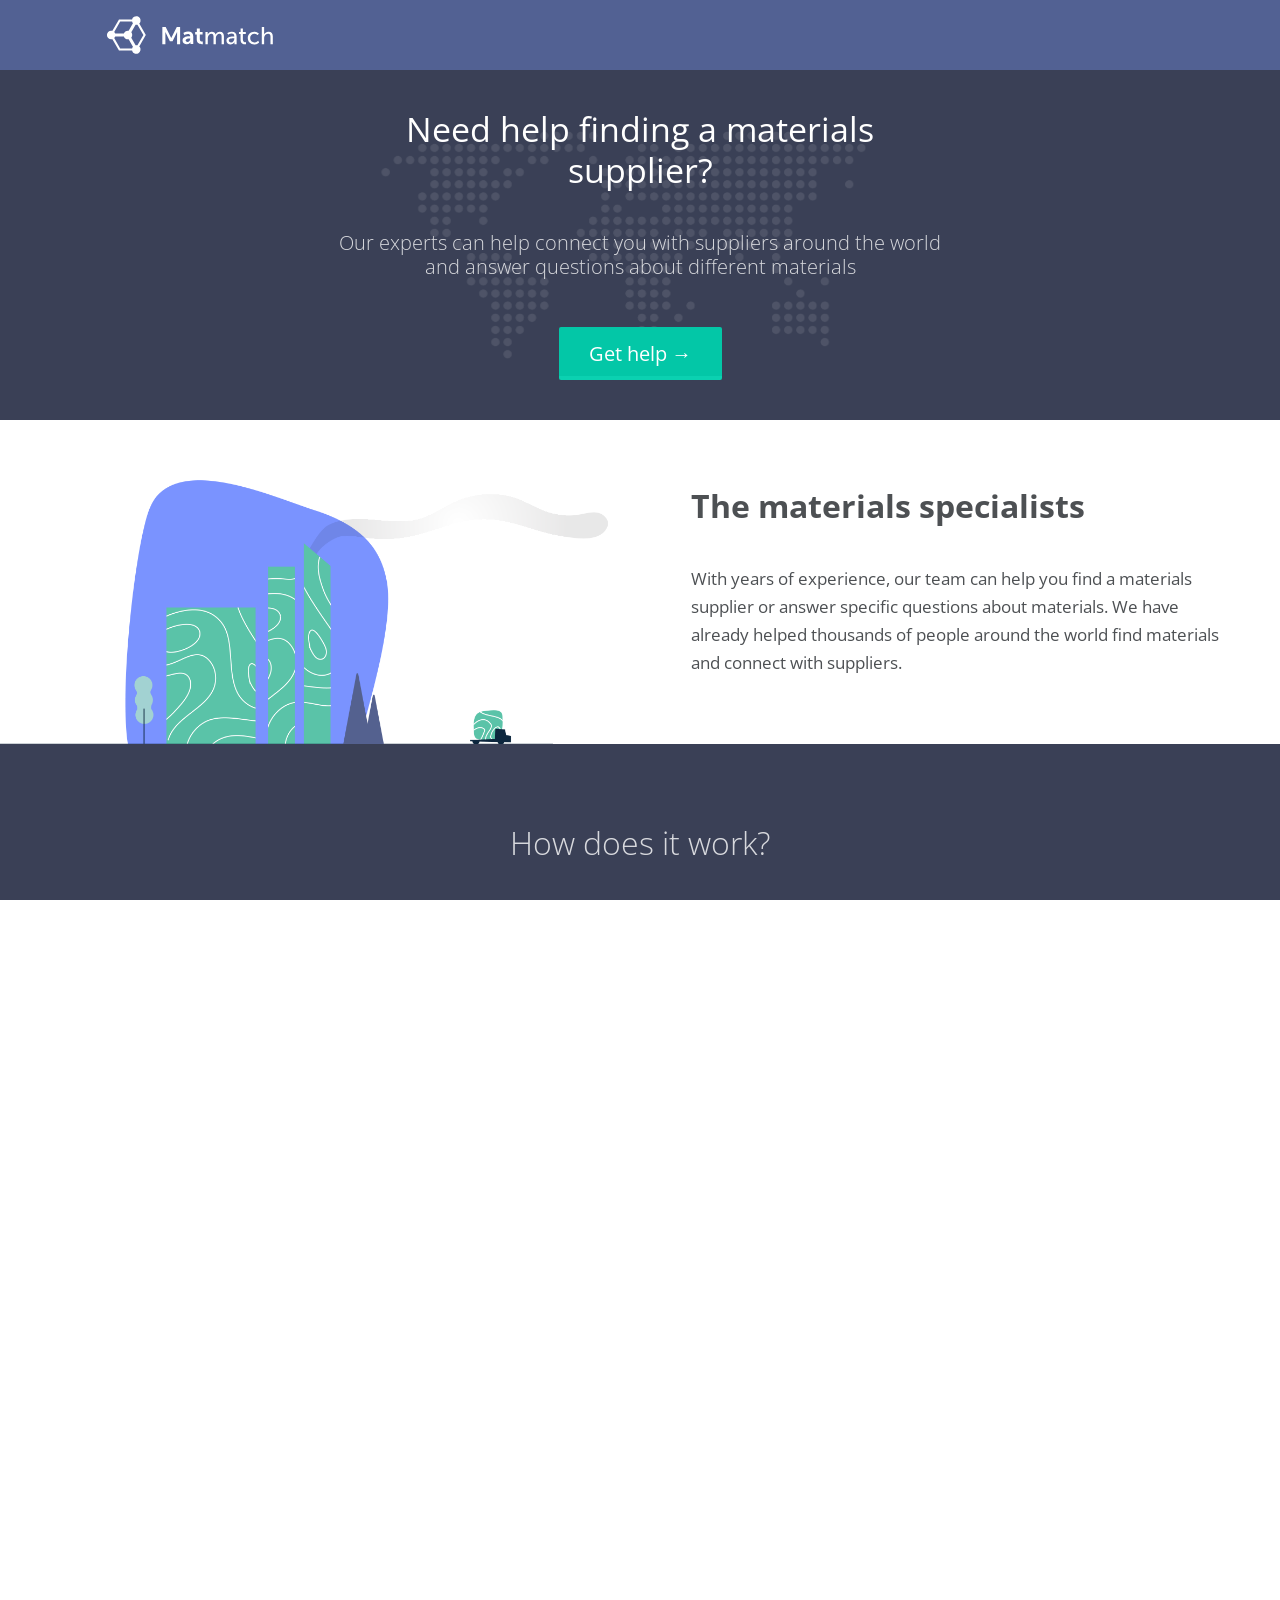
==== paidv2/index.html @ cbeac20a "new version" ====
<!DOCTYPE html>
<html lang="en">

<head>

    <meta charset="utf-8">

    <title>Get Help Finding a Materials Supplier - Matmatch</title>
    <meta name="description" content="">
    <link href="https://fonts.googleapis.com/css?family=Open+Sans:300,400,700" rel="stylesheet">
    <meta name="viewport" content="width=device-width, initial-scale=1, maximum-scale=1">
    <link rel="shortcut icon" href="img/favicon.png" type="image/x-icon">
    <style>
        body {
            opacity: 0;
            overflow-x: hidden;
        }
        
        html {
            background-color: #fff;
        }
    </style>
    <link rel="stylesheet" href="https://cdnjs.cloudflare.com/ajax/libs/OwlCarousel2/2.3.4/assets/owl.carousel.min.css">
    <link rel="stylesheet" href="https://cdnjs.cloudflare.com/ajax/libs/OwlCarousel2/2.3.4/assets/owl.theme.default.min.css">
    <script src="https://code.jquery.com/jquery-3.3.1.slim.min.js" integrity="sha256-3edrmyuQ0w65f8gfBsqowzjJe2iM6n0nKciPUp8y+7E=" crossorigin="anonymous"></script>
    <link href="https://stackpath.bootstrapcdn.com/bootstrap/4.2.1/css/bootstrap.min.css" rel="stylesheet" integrity="sha384-GJzZqFGwb1QTTN6wy59ffF1BuGJpLSa9DkKMp0DgiMDm4iYMj70gZWKYbI706tWS" crossorigin="anonymous">
    <script src="https://stackpath.bootstrapcdn.com/bootstrap/4.2.1/js/bootstrap.min.js" integrity="sha384-B0UglyR+jN6CkvvICOB2joaf5I4l3gm9GU6Hc1og6Ls7i6U/mkkaduKaBhlAXv9k" crossorigin="anonymous"></script>
    <link href="https://maxcdn.bootstrapcdn.com/font-awesome/4.7.0/css/font-awesome.min.css" rel="stylesheet">
    <link rel="stylesheet" href="css/main.min.css">
    <script src="js/scripts.min.js"></script>
    <script src="https://cdnjs.cloudflare.com/ajax/libs/OwlCarousel2/2.3.4/owl.carousel.min.js"></script>
    <script src="libs/selectize/dist/js/standalone/selectize.min.js"></script>
    <script src="js/common.js"></script>

    <meta property="og:image" content="https://matmatch.com/blog/lpassets2/img/supplier.png" />
    <meta property="og:type" content="website" />
    <meta property="og:title" content="Get Help Finding a Materials Supplier  - Matmatch" />
    <meta property="og:description" content="With years of experience, our team can help you find a materials supplier or answer specific questions about materials. We have already helped thousands of people around the world find materials and connect with suppliers." />

    <!-- Global site tag (gtag.js) - Google Analytics -->
    <script async src="https://www.googletagmanager.com/gtag/js?id=UA-85033665-5"></script>
    <script>
        window.dataLayer = window.dataLayer || [];

        function gtag() {
            dataLayer.push(arguments);
        }
        gtag('js', new Date());
        gtag('config', 'UA-85033665-5');
    </script>

    <!-- Google Tag Manager -->
    <script>
        (function(w, d, s, l, i) {
            w[l] = w[l] || [];
            w[l].push({
                'gtm.start': new Date().getTime(),
                event: 'gtm.js'
            });
            var f = d.getElementsByTagName(s)[0],
                j = d.createElement(s),
                dl = l != 'dataLayer' ? '&l=' + l : '';
            j.async = true;
            j.src =
                'https://www.googletagmanager.com/gtm.js?id=' + i + dl;
            f.parentNode.insertBefore(j, f);
        })(window, document, 'script', 'dataLayer', 'GTM-PV6RPFJ');
    </script>
    <!-- End Google Tag Manager -->

    <!-- Google Tag Manager (noscript) -->
    <noscript>
        <iframe src="https://www.googletagmanager.com/ns.html?id=GTM-PV6RPFJ" height="0" width="0" style="display:none;visibility:hidden"></iframe>
    </noscript>
    <!-- End Google Tag Manager (noscript) -->

    <!-- Hotjar Tracking Code for https://matmatch.com/ -->
    <script>
        (function(h, o, t, j, a, r) {
            h.hj = h.hj || function() {
                (h.hj.q = h.hj.q || []).push(arguments)
            };
            h._hjSettings = {
                hjid: 724187,
                hjsv: 6
            };
            a = o.getElementsByTagName('head')[0];
            r = o.createElement('script');
            r.async = 1;
            r.src = t + h._hjSettings.hjid + j + h._hjSettings.hjsv;
            a.appendChild(r);
        })(window, document, 'https://static.hotjar.com/c/hotjar-', '.js?sv=');
    </script>

    <script>
        window.intercomSettings = {
            app_id: "dtn6xl4q"
        };
    </script>
    <script>
        (function() {
            var w = window;
            var ic = w.Intercom;
            if (typeof ic === "function") {
                ic('reattach_activator');
                ic('update', w.intercomSettings);
            } else {
                var d = document;
                var i = function() {
                    i.c(arguments);
                };
                i.q = [];
                i.c = function(args) {
                    i.q.push(args);
                };
                w.Intercom = i;
                var l = function() {
                    var s = d.createElement('script');
                    s.type = 'text/javascript';
                    s.async = true;
                    s.src = 'https://widget.intercom.io/widget/dtn6xl4q';
                    var x = d.getElementsByTagName('script')[0];
                    x.parentNode.insertBefore(s, x);
                };
                if (w.attachEvent) {
                    w.attachEvent('onload', l);
                } else {
                    w.addEventListener('load', l, false);
                }
            }
        })();
    </script>

</head>

<body>
    <div class="top-header">
        <div class="logo"><img src="img/matmatch_logo_white.svg" alt="Matmatch"></div>
    </div>

    <!--Section 1a start-->
    <div class="main-header">
        <div class="header-content container col-md-6">
            <h1>Need help finding a materials supplier?</h1>
            <h2 style="font-size: 20px;">Our experts can help connect you with suppliers around the world and answer questions about different materials</h2>
            <a href="#section-form" class="button" data-toggle="modal" data-target="#modal_plan1_sup" id="btn_1" onclick="gtag('event', 'btn_sup_free', {'event_category': 'paid-test'})">Get help &rarr;</a>
        </div>
    </div>

    <section class="showandtext">
        <div class="first-showandtext">
            <img src="img/supplier.png" alt="#" style="margin:auto;">
            <div class="first-showandtext-content">
                <h2>The materials specialists</h2>
                <p style="padding-bottom: 40px;">With years of experience, our team can help you find a materials supplier or answer specific questions about materials. We have already helped thousands of people around the world find materials and connect with suppliers.</p>
            </div>
        </div>
    </section>

    <!--Section 1a end-->

    <!--Section-painpoints start-->
    <section class="painpoints" style="margin-bottom: 0;padding: 40px 0 40px 0;">
        <h2>How does it work?</h2>
        <div class="section-painpoints">
            <div class="first-painpoints">
                <img src="img/request.png" alt="Submit request">
                <h2>Submit your request</h2>
                <p>Use our simple form to tell us your requirements.</p>
            </div>
            <div class="second-painpoints">
                <img src="img/work.png" alt="Leave it to us">
                <h2>Leave it with us</h2>
                <p>Our specialists will review and start working on your request.</p>
            </div>
            <div class="there-painpoints">
                <img src="img/match.png" alt="Perfect match">
                <h2>Get answers</h2>
                <p>We'll respond with answers within 3 working days.</p>
            </div>
        </div>
    </section>
    <!--Section-painpoints end-->

    <!--Section-Slide start-->
    <section class="slider" style="background-color: #eef0f0;margin-top: 0;padding-top:40px;">
        <h2>How can we help?</h2>
        <p>Whether you need help finding a supplier or just have some questions about materials, we're here to assist.
        </p>
        <div class="slider-owl owl-carousel owl-loaded owl-drag">

            <div class="owl-stage-outer">
                <div class="owl-stage" style="transform: translate3d(-2880px, 0px, 0px); transition: all 0s ease 0s; width: 10080px;">
                    <div class="owl-item cloned" style="width: 1440px;">
                        <div class="slide">
                            <img class="slide-img" src="img/request-example-1.png" alt="#">
                        </div>
                    </div>
                    <div class="owl-item cloned" style="width: 1440px;">
                        <div class="slide">
                            <img class="slide-img" src="img/request-example-2.png" alt="#">
                        </div>
                    </div>
                    <div class="owl-item active" style="width: 1440px;">
                        <div class="slide">
                            <img class="slide-img" src="img/request-example-3.png" alt="#">
                        </div>
                    </div>
                </div>
            </div>
            <div class="owl-nav">
                <button type="button" role="presentation" class="owl-prev"><span aria-label="Previous">‹</span></button>
                <button type="button" role="presentation" class="owl-next"><span aria-label="Next">›</span></button>
            </div>
            <div class="owl-dots">
                <button role="button" class="owl-dot active"><span></span></button>
                <button role="button" class="owl-dot"><span></span></button>
                <button role="button" class="owl-dot"><span></span></button>
            </div>
        </div>

    </section>
    <!--Section-Slide end-->

    <!--Section-FAQ-->

    <div class="content py-5 mb-3" style="padding-bottom: 0 !important;">
        <div class="container">
            <div class="row">
                <div class="col-md-12">
                    <h2>Frequently Asked Questions</h2>
                </div>
            </div>
            <div class="row">
                <div class="col-md-12">
                    <div id="accordion">

                        <div class="card">
                            <a class="card-header collapsed card-link" data-toggle="collapse" href="#collapseOne">1. How much does the service cost?</a>
                            <div id="collapseOne" class="collapse" data-parent="#accordion">
                                <div class="card-body">
                                    We're offering help free of charge for a limited time. All we ask in return is feedback on our services, as it helps us to learn and improve.
                                </div>
                            </div>
                        </div>

                        <div class="card">
                            <a class="card-header collapsed card-link" data-toggle="collapse" href="#collapseTwo">2. Which kind of materials can Matmatch help me with?</a>
                            <div id="collapseTwo" class="collapse" data-parent="#accordion">
                                <div class="card-body">
                                    We manage a database of over 80,000 materials and have specialists in all areas: metals, polymers, glass, composites and ceramics.
                                </div>
                            </div>
                        </div>

                        <div class="card">
                            <a class="card-header collapsed card-link" data-toggle="collapse" href="#collapseThree">3. What exactly can Matmatch do for me?</a>
                            <div id="collapseThree" class="collapse" data-parent="#accordion">
                                <div class="card-body">
                                    We are a team of material specialists that can help you find suppliers, equivalent materials, data on materials, and more. The experience we have gained managing a database of 80,000 materials on matmatch.com has given us a deep understanding of the material world.
                                </div>
                            </div>
                        </div>

                        <div class="card">
                            <a class="card-header collapsed card-link" data-toggle="collapse" href="#collapseFour">4. Is Matmatch a marketplace?</a>
                            <div id="collapseFour" class="collapse" data-parent="#accordion">
                                <div class="card-body">
                                    No; Matmatch is better than a marketplace. We work together with suppliers to find solutions for material buyers and engineers. We don't sell materials but our experts and our internal database can provide you with information on thousands of suppliers worldwide.
                                </div>
                            </div>
                        </div>

                        <div class="card">
                            <a class="card-header collapsed card-link" data-toggle="collapse" href="#collapseFive">5. Where does Matmatch operate?</a>
                            <div id="collapseFive" class="collapse" data-parent="#accordion">
                                <div class="card-body">
                                    We are based in Germany but our network of suppliers extends worldwide. We have helped customers all over the world - from the United States to India, China to the UK, and many more.
                                </div>
                            </div>
                        </div>

                        <div class="card">
                            <a class="card-header collapsed card-link" data-toggle="collapse" href="#collapseSix">6. How much information do I need to provide?</a>
                            <div id="collapseSix" class="collapse" data-parent="#accordion">
                                <div class="card-body">
                                    In general: the more, the better. The more information you give us about your project/application and requirements, the more likely we are to be able to help you in a timely manner.
                                </div>
                            </div>
                        </div>

                    </div>
                </div>

            </div>
        </div>
    </div>
    <!--Section-FAQ end-->

    <!--Final CTA-->

    <section>

        <div class="container ctasec">
            <a href="#section-form" class="button" style="margin: 0;margin-top: 115px;" data-toggle="modal" data-target="#modal_plan1_sup" id="btn_sup_free" onclick="gtag('event', 'btn_sup_free', {'event_category': 'paid-test'})">Get help →</a>
        </div>

    </section>

    <!-- Modal plan1 sup -->
    <div class="modal fade" id="modal_plan1_sup" tabindex="-1" role="dialog" aria-labelledby="exampleModalLabel" aria-hidden="true">
        <div class="modal-dialog form modal-dialog-centered" role="document">
            <div class="modal-content">

                <div class="popup-body" id="body_sup_1">

                    <form id="contact-form_sup_free" role="form">

                        <input type="hidden" name="plan" value="free-supplier">

                        <div class="messages"></div>

                        <div class="controls">
                            <div class="row">

                                <div class="col-md-12">
                                    <div class="form-group">
                                        <label for="form_email">Work email *</label>
                                        <input id="form_email1" type="email" name="email" class="form-control" placeholder="Please enter your email address" required="required" data-error="Valid email is required.">
                                        <div class="help-block with-errors"></div>
                                    </div>

                                </div>
                            </div>

                            <div class="row">
                                <div class="col-md-6">
                                    <div class="form-group">
                                        <label for="form_name">Name *</label>
                                        <input id="form_name1" type="text" name="name" class="form-control" placeholder="Please enter your name" required="required" data-error="First name is required.">
                                        <div class="help-block with-errors"></div>
                                    </div>
                                </div>
                                <div class="col-md-6">
                                    <div class="form-group">
                                        <label for="form_jobtitle">Job title *</label>
                                        <input id="form_jobtitle1" type="text" name="Job Title" class="form-control" placeholder="Please enter your job title" required="required" data-error="Valid job title is required.">
                                        <div class="help-block with-errors"></div>
                                    </div>

                                </div>
                            </div>
                            <div class="row">
                                <div class="col-md-6">
                                    <div class="form-group">
                                        <label for="form_company">Organization *</label>
                                        <input id="form_company1" type="text" name="Organization" class="form-control" placeholder="Please enter organization/company" required="required" data-error="Organization name is required.">
                                        <div class="help-block with-errors"></div>
                                    </div>
                                </div>
                                <div class="col-md-6">
                                    <div class="form-group">
                                        <label for="mat_name">Material name *</label>
                                        <input id="mat_name1" name="Material name" class="form-control" placeholder="Please enter the material name" required="required" data-error="Material name is required.">

                                        <div class="help-block with-errors"></div>
                                    </div>
                                </div>
                            </div>
                            <div class="row">

                                <div class="col-md-12">
                                    <div class="form-group">
                                        <label for="form_message">Message *</label>
                                        <textarea id="form_message1" name="message" class="form-control" placeholder="Leave a message - read below what information you need to provide." rows="4" required="required" data-error="Please, leave us a message."></textarea>
                                        <div class="help-block with-errors"></div>
                                    </div>
                                </div>

                                <div class="col-md-12">
                                    <div class="text-above-message form_p" style="margin-bottom: 20px;font-size: x-small;opacity: 0.7;">
                                        <p>In order to find a matching supplier, please specify the material/standard/grade. For even better matching suppliers, please also indicate the form (optional).</p>

                                    </div>
                                </div>

                                <div class="col-md-12">
                                    <div class="form-group">

                                        <input class="formcheck" type="checkbox" name="terms" value="Accept" required="required" data-error="Please accept terms and conditions to proced"> I have read and agreed to the Matmatch <a href="https://matmatch.com/imprint#tnc-buyers" style="display:inline;color:#337ab7;">Terms and Conditions</a> and <a href="https://matmatch.com/imprint#privacy-policy" style="display:inline;color:#337ab7;">Privacy Policy</a>.
																				<div class="help-block with-errors "></div>
																		</div>
																</div>
																<div class="col-md-12">
																		<button class="button" style="display: block; padding: 25px;" type="submit" id="btn_sup_free_s">Send Message</button>
																</div>
														</div>
												</div>

										</form>

				<div id="request_sent_1" style= "display:none;">
						<div class="row request_s">
							<div class="col-md-12 text-center content-req">
                                                                        <img src="img/checkmark.png" alt="Request submitted">
									<h3>Thanks for your request</h3>
									<p>You will receive a confirmation email shortly</p>
							</div>
						</div>
				</div>
			</div>
		</div>
	</div>
</div>

<script>

	var getUrlParameter = function getUrlParameter(sParam) {
var sPageURL = window.location.search.substring(1),
		sURLVariables = sPageURL.split('&'),
		sParameterName,
		i;

for (i = 0; i < sURLVariables.length; i++) {
		sParameterName = sURLVariables[i].split('=');

		if (sParameterName[0] === sParam) {
				return sParameterName[1] === undefined ? true : decodeURIComponent(sParameterName[1]);
		}
}
};

	function sendform(form) {

if (getUrlParameter("matid")){

  form["materialid"] = getUrlParameter("matid")

  }
  console.log(form)

  var request = $.ajax({
                    url: "https://workersapp.herokuapp.com/request-form",
                    type: "POST",
                    data: form,
                    dataType: "json"
                    });
}

	document.getElementById('btn_sup_free').addEventListener('click', function(e) {
	$('#request_sent_1').attr('style', "display:none;");
	$('#contact-form_sup_free').attr('style', " ");
	$('#contact-form_sup_free')[0].reset();
	})

	$('#contact-form_sup_free').on('submit', function(e) {
	//document.getElementById('btn_sup_free_s').addEventListener('submit', function(e) {
	    gtag('event', 'Send Contact Form', {'event_category': 'Material','event_label': 'paid-free'})
	    e.preventDefault()

	    var formData = $('#contact-form_sup_free').serializeArray().reduce(function(a, x) { a[x.name] = x.value; return a; }, {});
	    formData["previous_url"] = document.referrer
	    sendform(formData)

	    console.log(formData)
	    var style = "width: " + $('#body_sup_1').width().toString() + "px;height:" + $('#body_sup_1').height().toString() + "px;"
	    console.log($('#request_sent_1'))
	    $('#request_sent_1').attr('style', style);
	    $('#contact-form_sup_free').attr('style', "display:none;");
	    localStorage.setItem('email', formData["email"]);

	})

</script>

<div class="footer-bottom ">
      <div class="container ">
        <div class="row ">
          <div class="col-md-12 ">
            <p>© 2019 Matmatch GmbH, All rights reserved.</p>
            <p>Made with <span class="footer-copyright-heart ">♥</span> in Munich!</p>
          </div>
        </div>
      </div>
    </div>

</body>
</html>
---- paidv2/css/main.min.css ----
/*! normalize.css v7.0.0 | MIT License | github.com/necolas/normalize.css */button,hr,input{overflow:visible}audio,canvas,progress,video{display:inline-block}progress,sub,sup{vertical-align:baseline}.header-content,.text-center{text-align:center}html{line-height:1.15;-ms-text-size-adjust:100%;-webkit-text-size-adjust:100%}body{margin:0}*{-webkit-overflow-scrolling:touch}article,aside,details,figcaption,figure,footer,header,main,menu,nav,section{display:block}h1{font-size:2em}figure{margin:1em 40px}hr{box-sizing:content-box;height:0}code,kbd,pre,samp{font-family:monospace,monospace;font-size:1em}a{background-color:transparent;-webkit-text-decoration-skip:objects}abbr[title]{border-bottom:none;text-decoration:underline;text-decoration:underline dotted}.button,.button:focus,.button:hover{text-decoration:none;color:#fff}b,strong{font-weight:bolder}dfn{font-style:italic}mark{background-color:#ff0;color:#000}small{font-size:80%}sub,sup{font-size:75%;line-height:0;position:relative}sub{bottom:-.25em}sup{top:-.5em}audio:not([controls]){display:none;height:0}img{border-style:none}svg:not(:root){overflow:hidden}button,input,optgroup,select,textarea{font-family:sans-serif;font-size:100%;line-height:1.15;margin:0}button,select{text-transform:none}[type=reset],[type=submit],button,html [type=button]{-webkit-appearance:button;background-color:#03c7a7;color:#fff;line-height:0;cursor:pointer;padding:25px;width:60%;display:block;margin:0 auto}[type=button]::-moz-focus-inner,[type=reset]::-moz-focus-inner,[type=submit]::-moz-focus-inner,button::-moz-focus-inner{border-style:none;padding:0}[type=button]:-moz-focusring,[type=reset]:-moz-focusring,[type=submit]:-moz-focusring,button:-moz-focusring{outline:ButtonText dotted 1px}fieldset{padding:.35em .75em .625em}legend{box-sizing:border-box;color:inherit;display:table;max-width:100%;padding:0;white-space:normal}textarea{overflow:auto}[type=checkbox],[type=radio]{box-sizing:border-box;padding:0;width:14px;height:14px}[type=number]::-webkit-inner-spin-button,[type=number]::-webkit-outer-spin-button{height:auto}[type=search]{-webkit-appearance:textfield;outline-offset:-2px}[type=search]::-webkit-search-cancel-button,[type=search]::-webkit-search-decoration{-webkit-appearance:none}::-webkit-file-upload-button{-webkit-appearance:button;font:inherit}summary{display:list-item}.selectize-dropdown.plugin-optgroup_columns .optgroup:before,[hidden],template{display:none}.selectize-control.plugin-drag_drop.multi>.selectize-input>div.ui-sortable-placeholder{visibility:visible!important;background:#f2f2f2!important;background:rgba(0,0,0,.06)!important;border:0!important;-webkit-box-shadow:inset 0 0 12px 4px #fff;box-shadow:inset 0 0 12px 4px #fff}.selectize-control.plugin-drag_drop .ui-sortable-placeholder::after{content:'!';visibility:hidden}.selectize-control.plugin-drag_drop .ui-sortable-helper{-webkit-box-shadow:0 2px 5px rgba(0,0,0,.2);box-shadow:0 2px 5px rgba(0,0,0,.2)}.selectize-dropdown-header{position:relative;padding:5px 8px;border-bottom:1px solid #d0d0d0;background:#f8f8f8;-webkit-border-radius:3px 3px 0 0;-moz-border-radius:3px 3px 0 0;border-radius:3px 3px 0 0}.selectize-dropdown-header-close{position:absolute;right:8px;top:50%;color:#303030;opacity:.4;margin-top:-12px;line-height:20px;font-size:20px!important}.selectize-dropdown-header-close:hover{color:#000}.selectize-dropdown.plugin-optgroup_columns .optgroup{border-right:1px solid #f2f2f2;border-top:0 none;float:left;-webkit-box-sizing:border-box;-moz-box-sizing:border-box;box-sizing:border-box}.selectize-dropdown.plugin-optgroup_columns .optgroup:last-child{border-right:0 none}.selectize-dropdown.plugin-optgroup_columns .optgroup-header{border-top:0 none}.selectize-control.plugin-remove_button [data-value]{position:relative;padding-right:24px!important}.selectize-control.plugin-remove_button [data-value] .remove{z-index:1;position:absolute;top:0;right:0;bottom:0;width:17px;text-align:center;font-weight:700;font-size:12px;color:inherit;text-decoration:none;vertical-align:middle;display:inline-block;padding:2px 0 0;border-left:1px solid #d0d0d0;-webkit-border-radius:0 2px 2px 0;-moz-border-radius:0 2px 2px 0;border-radius:0 2px 2px 0;-webkit-box-sizing:border-box;-moz-box-sizing:border-box;box-sizing:border-box}.selectize-control.plugin-remove_button [data-value] .remove:hover{background:rgba(0,0,0,.05)}.selectize-control.plugin-remove_button [data-value].active .remove{border-left-color:#cacaca}.selectize-control.plugin-remove_button .disabled [data-value] .remove:hover{background:0 0}.selectize-control.plugin-remove_button .disabled [data-value] .remove{border-left-color:#fff}.selectize-control.plugin-remove_button .remove-single{position:absolute;right:0;top:0;font-size:23px}.selectize-control,.selectize-input{position:relative}.selectize-dropdown,.selectize-input,.selectize-input input{color:#303030;font-family:inherit;font-size:13px;line-height:18px;-webkit-font-smoothing:inherit}.selectize-control.single .selectize-input.input-active,.selectize-input{background:#fff;cursor:text;display:inline-block}.selectize-input{padding:8px;display:inline-block;width:100%;overflow:hidden;z-index:1;-webkit-box-sizing:border-box;-moz-box-sizing:border-box;box-sizing:border-box;-webkit-box-shadow:inset 0 1px 1px rgba(0,0,0,.1);box-shadow:inset 0 1px 1px rgba(0,0,0,.1);-webkit-border-radius:3px;-moz-border-radius:3px;border-radius:3px}.selectize-control.multi .selectize-input.has-items{padding:6px 8px 3px}.selectize-input.full{background-color:#fff}.selectize-input.disabled,.selectize-input.disabled *{cursor:default!important}.selectize-input.focus{-webkit-box-shadow:inset 0 1px 2px rgba(0,0,0,.15);box-shadow:inset 0 1px 2px rgba(0,0,0,.15)}.selectize-input.dropdown-active{-webkit-border-radius:3px 3px 0 0;-moz-border-radius:3px 3px 0 0;border-radius:3px 3px 0 0}.selectize-input>*{vertical-align:baseline;display:-moz-inline-stack;display:inline-block;zoom:1}.selectize-control.multi .selectize-input>div{cursor:pointer;margin:0 3px 3px 0;padding:2px 6px;background:#f2f2f2;color:#303030;border:0 solid #d0d0d0}.selectize-control.multi .selectize-input>div.active{background:#e8e8e8;color:#303030;border:0 solid #cacaca}.selectize-control.multi .selectize-input.disabled>div,.selectize-control.multi .selectize-input.disabled>div.active{color:#7d7d7d;background:#fff;border:0 solid #fff}.selectize-input>input{display:inline-block!important;padding:0!important;min-height:0!important;max-height:none!important;max-width:100%!important;margin:0 2px 0 0!important;text-indent:0!important;border:0!important;background:0 0!important;line-height:inherit!important;-webkit-user-select:auto!important;-webkit-box-shadow:none!important;box-shadow:none!important}.selectize-input>input::-ms-clear{display:none}.selectize-input>input:focus{outline:0!important}.selectize-input::after{content:' ';display:block;clear:left}.selectize-input.dropdown-active::before{content:' ';display:block;position:absolute;background:#f0f0f0;height:1px;bottom:0;left:0;right:0}.selectize-dropdown{position:absolute;z-index:10;border:1px solid #d0d0d0;background:#fff;margin:-1px 0 0;border-top:0 none;-webkit-box-sizing:border-box;-moz-box-sizing:border-box;box-sizing:border-box;-webkit-box-shadow:0 1px 3px rgba(0,0,0,.1);box-shadow:0 1px 3px rgba(0,0,0,.1);-webkit-border-radius:0 0 3px 3px;-moz-border-radius:0 0 3px 3px;border-radius:0 0 3px 3px}.selectize-dropdown [data-selectable]{cursor:pointer;overflow:hidden}.selectize-dropdown [data-selectable] .highlight{background:rgba(125,168,208,.2);-webkit-border-radius:1px;-moz-border-radius:1px;border-radius:1px}.selectize-dropdown .optgroup-header,.selectize-dropdown .option{padding:5px 8px}.selectize-dropdown .option,.selectize-dropdown [data-disabled],.selectize-dropdown [data-disabled] [data-selectable].option{cursor:inherit;opacity:.5}.selectize-dropdown [data-selectable].option{opacity:1}.selectize-dropdown .optgroup:first-child .optgroup-header{border-top:0 none}.selectize-dropdown .optgroup-header{color:#303030;background:#fff;cursor:default}.selectize-dropdown .active{background-color:#f5fafd;color:#495c68}.selectize-dropdown .active.create{color:#495c68}.selectize-dropdown .create{color:rgba(48,48,48,.5)}.selectize-dropdown-content{overflow-y:auto;overflow-x:hidden;max-height:200px;-webkit-overflow-scrolling:touch}.selectize-control.single .selectize-input,.selectize-control.single .selectize-input input{cursor:pointer}.selectize-control.single .selectize-input.input-active,.selectize-control.single .selectize-input.input-active input{cursor:text}.selectize-control.single .selectize-input:after{content:' ';display:block;position:absolute;top:50%;right:15px;margin-top:-3px;width:0;height:0;border-style:solid;border-width:5px 5px 0;border-color:grey transparent transparent}.main-header,body{position:relative}.selectize-control.single .selectize-input.dropdown-active:after{margin-top:-4px;border-width:0 5px 5px;border-color:transparent transparent grey}.selectize-control.rtl.single .selectize-input:after{left:15px;right:auto}.selectize-control.rtl .selectize-input>input{margin:0 4px 0 -2px!important}.selectize-control .selectize-input.disabled{opacity:.5;background-color:#fafafa}@font-face{font-family:raleway-example;src:url(../fonts/RalewayRegular.woff) format("woff")}@font-face{font-family:raleway-example;src:url(../fonts/RalewayBold.woff) format("woff");font-weight:700}*,:after,:before{-webkit-box-sizing:border-box;box-sizing:border-box}body,html{height:100%;width:100%;overflow-x:hidden}body{font-size:17px;min-width:320px;line-height:1.65;font-family:'Open Sans',sans-serif;opacity:1}.img-responsive{display:block;max-width:100%;height:auto}.top-header{line-height:0;background-color:#526193}.main-header{margin-top:-1px;background-color:#3a4056;background-image:url(../img/world-bg.png);background-size:auto 100%;background-repeat:no-repeat;background-position:center;display:grid;-webkit-align-content:center;-ms-flex-line-pack:center;align-content:center;min-height:350px}.logo{padding-left:7vw}.logo img{max-width:200px}.header-content{color:#fff}.header-content h1{margin:0;font-weight:400;padding:0 2vw}.header-content p{margin:0;font-weight:300;padding:0 2vw 20px}.header-content .p-1b{width:50%;margin:0 auto;padding-bottom:30px}.lp_hero_image,.lp_hero_video{margin:-130px auto 0;position:relative;text-align:center}.lp_hero_image img{width:50%}.button{display:inline-block;border:none;background-color:#03c7a7;padding:10px 30px;font-size:20px;-webkit-border-radius:2px;border-radius:2px;text-align:center;position:relative;outline:0;-webkit-transition:background-color .1s ease;-o-transition:background-color .1s ease;transition:background-color .1s ease;cursor:pointer}.paragraf,h2{padding-top:40px}.button::after{-webkit-transition:background-color .2s ease;-o-transition:background-color .2s ease;transition:background-color .2s ease;position:absolute;content:'';height:4px;bottom:0;width:100%;background-color:#34fcdb;opacity:.18;-webkit-border-bottom-left-radius:2px;border-bottom-left-radius:2px;-webkit-border-bottom-right-radius:2px;border-bottom-right-radius:2px;left:0}.button:hover{background-color:#03ae92}.button:hover::after{opacity:.22}.button:active{background-color:#02957d}.button:active::after{opacity:.32}.paragraf{display:grid;grid-template-columns:1fr 1fr;grid-gap:20px;width:60%;margin:0 auto}.paragraf p{font-size:16px;opacity:.8}.reviews .owl-nav,.slider-owl .owl-nav{font-size:50px;color:#fff}.painpoints{background-color:#3a4056;color:#fff;margin-top:0;margin-bottom:60px}h2{text-align:center;font-weight:300;padding-bottom:40px;opacity:.8}.section-painpoints{display:grid;grid-template-columns:1fr 1fr 1fr;text-align:center;font-weight:300;padding:0 3vw}.first-showandtext,.second-showandtext{grid-template-columns:1fr 1fr;display:grid}.section-painpoints h2{padding:0;opacity:.8}.section-painpoints p{margin:0 auto;padding-bottom:40px;opacity:.8;width:70%}.section-painpoints img{width:150px;margin:0 0 50px}.first-showandtext img,.second-showandtext img{width:100%}.first-showandtext{text-align:left;margin-bottom:0}.first-showandtext h2{font-weight:700;text-align:left;margin:0;opacity:.8}.first-showandtext p{margin:0;opacity:.8}.first-showandtext .first-showandtext-content{margin:0 auto;padding:0 4vw;display:grid;-webkit-align-content:center;-ms-flex-line-pack:center;align-content:center}.second-showandtext{background-color:#526193;text-align:left;color:#fff}.second-showandtext h2{font-weight:700;text-align:left;margin:0;opacity:.8}.second-showandtext p{margin:0;opacity:.8}.second-showandtext .second-showandtext-content{margin:0 auto;padding:0 4vw;display:grid;-webkit-align-content:center;-ms-flex-line-pack:center;align-content:center}.slider{margin-top:20px;text-align:center}.slider h2{font-weight:700;margin:0;padding-bottom:25px}.slider p{max-width:540px;margin:0 auto;padding:0 10px 40px}.owl-carousel .owl-nav button.owl-next{width:45px;height:45px;background-color:#03c7a7;-webkit-border-radius:10em;border-radius:10em}.owl-carousel .owl-nav button.owl-next span{position:absolute;top:-25px;left:17px}.owl-carousel .owl-nav button.owl-prev{width:45px;height:45px;background-color:#03c7a7;-webkit-border-radius:10em;border-radius:10em}.owl-carousel .owl-nav button.owl-prev span{position:absolute;top:-25px;right:17px}.slider-owl .owl-nav .owl-next{outline:0;right:10vw;top:40%;position:absolute}.slider-owl .owl-nav .owl-prev{text-align:left;left:10vw;top:40%;position:absolute;outline:0}.slider-owl .slide img{margin:0 auto;width:50%}.review-section{background-color:#3a4056;text-align:center;margin-top:60px;margin-bottom:60px;padding-top:40px;padding-bottom:40px;color:#fff}.review-section h2{font-weight:400}.review-section p{margin:0}.reviews .review-text{padding-top:40px;padding-bottom:20px;width:50%;margin:0 auto;font-weight:300}.reviews .owl-nav .owl-next{outline:0;right:14vw;top:40%;position:absolute}.reviews .owl-nav .owl-prev{text-align:left;left:14vw;top:40%;position:absolute;outline:0}.owl-carousel .review-img,.section-brands{text-align:center}.reviews .owl-dots{width:100%;text-align:center}.reviews .owl-dots .owl-dot{width:10px;height:10px;background-color:#fff;opacity:.6;-webkit-border-radius:10em;border-radius:10em;display:inline-block;margin:6px;-webkit-transition:background-color .5s ease,-webkit-transform .5s ease;-o-transition:background-color .5s ease,transform .5s ease;transition:background-color .5s ease,transform .5s ease;transition:background-color .5s ease,transform .5s ease,-webkit-transform .5s ease;outline:0}.reviews .owl-dots .owl-dot.active{background-color:#03c7a7;opacity:1;-webkit-transform:scale(1.1);-ms-transform:scale(1.1);transform:scale(1.1)}.owl-carousel .review-img img{height:100px;width:100px;display:initial}.section-brands h2{padding-bottom:0}.section-brands p{margin:0 auto;width:40%}.brands{display:grid;grid-template-columns:1fr 1fr 1fr;margin:60px auto 0;width:50%}.brands img{width:55%;margin-bottom:50px}.brands-item img:nth-child(2){margin-bottom:60px}.brands-item2 img:nth-child(2){margin-bottom:70px}.brands-item3 img:nth-child(2){width:45%;margin-bottom:40px}form{display:inline-block;z-index:100}.form-item{margin-bottom:25px}.form-item:nth-child(1){text-align:left}.form-item:nth-child(1) input{width:290px;display:inline-block}.paragrafsolo,.selectize-input .item,input,select{display:block}.form-item:nth-child(1) input:nth-child(2){margin-left:20px}input,select{height:40px;width:600px;border:none;outline:0;-webkit-transition:background-color .25s ease;-o-transition:background-color .25s ease;transition:background-color .25s ease;-webkit-border-radius:5px;border-radius:5px;padding:20px;margin:0 auto}.section-form{text-align:center;color:#000;margin-top:60px;padding-top:40px;padding-bottom:40px;background-color:#eef0f0}.section-form h2{color:#000;font-weight:400;padding:0}.section-form p{padding-bottom:30px;font-size:18px;font-weight:400;max-width:600px;margin:0 auto;text-align:left}.section-form button{margin-top:20px}.remember{width:initial;margin-left:-178px;height:initial}.selectize-input{padding-left:20px;text-align:left;max-height:40px;font-size:initial;color:initial;border:1px solid #f0e4ca}label{padding-left:10px}.paragrafsolo{text-align:center;width:40%}@media only screen and (max-width:992px){.paragraf{width:initial;padding:0 3vw}}@media only screen and (max-width:768px){.first-showandtext,.paragraf,.second-showandtext,.section-painpoints{grid-template-columns:1fr}.first-showandtext,.first-showandtext h2,.form-item:nth-child(1),.header-content,.second-showandtext,.second-showandtext h2{text-align:center}.header-content{color:#fff}.header-content h1{line-height:1.2;font-size:26px;padding-bottom:10px}.header-content h2{font-size:20px}.header-content p{font-size:14px;padding-bottom:30px}.lp_hero_image{margin-top:-100px}.lp_hero_image img{width:80%}.lp_hero_video{margin-top:-140px}.header-content .p-1b{width:90%}.header-content .h1-1b{margin-top:40px}.first-showandtext img,.second-showandtext img{width:90%;margin:0 auto}.paragraf{padding:20px 8vw 0;display:grid;grid-gap:0}.second-showandtext img{padding-top:20px}.section-brands p{width:80%}.brands{width:90%}input,select{width:80%}.form-item:nth-child(1) input{width:80%;display:inintial}.form-item:nth-child(1) input:nth-child(2){margin-top:20px;margin-left:0}.form-item:nth-child(4){text-align:center;width:80%;margin:0 auto;padding-bottom:20px}.remember{margin-left:initial}}.footer-bottom{background-color:#3a4056;border-top:1px solid #616678;padding:24px!important}.footer-bottom p{margin-bottom:0;font-family:"Open Sans",sans-serif;font-size:12px;color:#c4ccd7}.footer-bottom p:first-child{float:left}.footer-bottom p:last-child{float:right}@media only screen and (max-width:1180px){.slide-img{object-fit:none;object-position:14%}}@media only screen and (max-width:858px){.slide-img{object-fit:none;object-position:14%;width:450px!important}}@media only screen and (max-width:600px){.slide-img{object-fit:none;object-position:14%;width:450px;zoom:.5}.slide-img-l{object-fit:none;object-position:86%;width:450px!important;zoom:.6}}@media only screen and (max-width:1180px){.slide-img-l{object-fit:none;object-position:86%}}@media only screen and (max-width:858px){.slide-img-l{object-fit:none;object-position:86%;width:450px!important}}@media only screen and (min-width:900px){.modal-dialog{max-width:700px}}@media only screen and (max-width:900px){.modal-dialog{max-width:90%}}.request_s{position:relative;width:100%;height:100%}.content-req{transform:translate(-50%,-50%);position:absolute;top:50%;left:50%}.circle-features2{margin-bottom:12px;font-size:60px;width:120px;height:120px;border-radius:50%;border:2px solid #24aa65;color:#24aa65;text-align:center;padding-top:20px;left:0;right:0;margin-left:auto;margin-right:auto}.formcheck{zoom:1.5;display:inline-block}.ctasec{height:250px;text-align:center;align-content:center}.popup-body{margin:40px 40px 10px;font-size:initial}.modal-content-2{margin-top:10%}
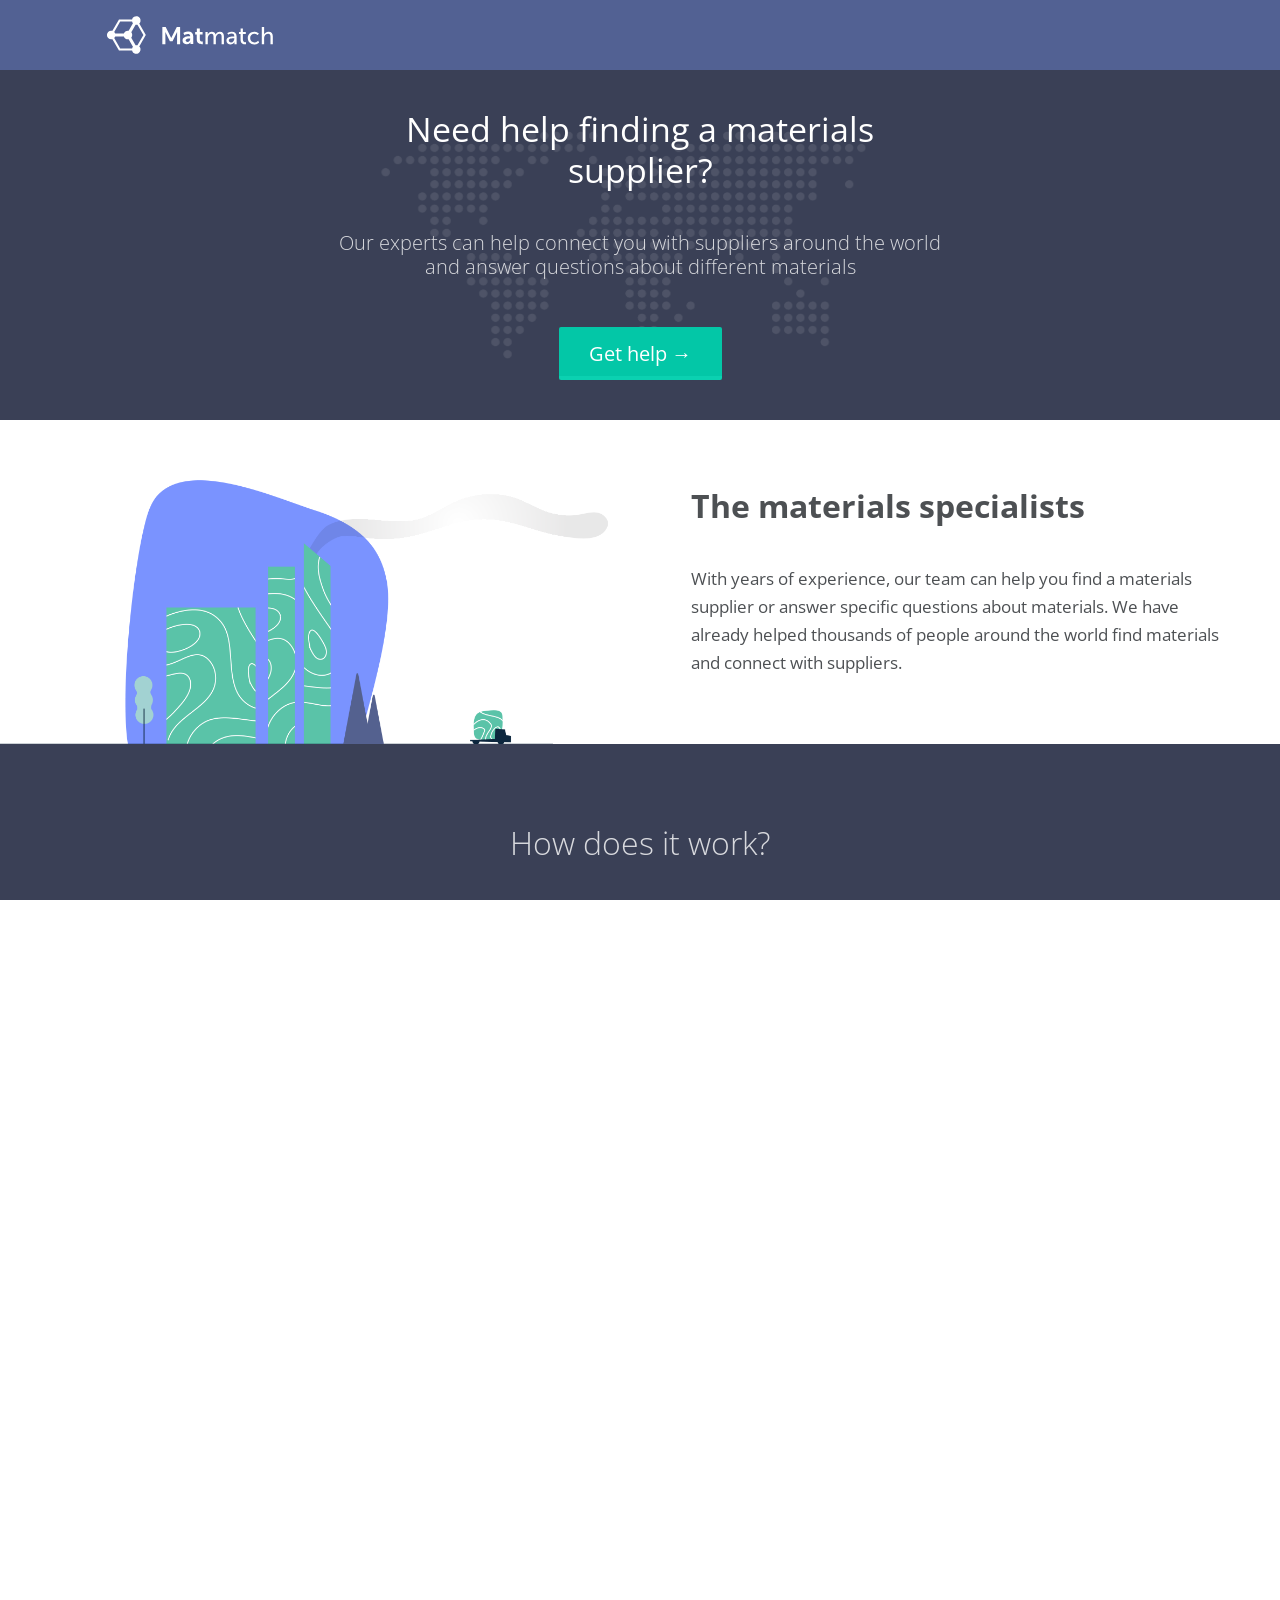
==== commit 2081702b: "new form url" ====
--- a/paidv2/index.html
+++ b/paidv2/index.html
@@ -15,7 +15,7 @@
             opacity: 0;
             overflow-x: hidden;
         }
-        
+
         html {
             background-color: #fff;
         }
@@ -133,6 +133,8 @@
 
 </head>
 
+
+
 <body>
     <div class="top-header">
         <div class="logo"><img src="img/matmatch_logo_white.svg" alt="Matmatch"></div>
@@ -143,7 +145,7 @@
         <div class="header-content container col-md-6">
             <h1>Need help finding a materials supplier?</h1>
             <h2 style="font-size: 20px;">Our experts can help connect you with suppliers around the world and answer questions about different materials</h2>
-            <a href="#section-form" class="button" data-toggle="modal" data-target="#modal_plan1_sup" id="btn_1" onclick="gtag('event', 'btn_sup_free', {'event_category': 'paid-test'})">Get help &rarr;</a>
+            <a href="https://matmatch.com/request-form?target-url=http://matmatch.com&form=formMaterialRequestStep1" class="button"  id="btn_1" onclick="gtag('event', 'btn_sup_free', {'event_category': 'paid-test'})">Get help &rarr;</a>
         </div>
     </div>
 
@@ -198,7 +200,7 @@
                     </div>
                     <div class="owl-item cloned" style="width: 1440px;">
                         <div class="slide">
-                            <img class="slide-img" src="img/request-example-2.png" alt="#">
+                            <img class="slide-img-l" src="img/request-example-2.png" alt="#">
                         </div>
                     </div>
                     <div class="owl-item active" style="width: 1440px;">
@@ -302,7 +304,7 @@
     <section>
 
         <div class="container ctasec">
-            <a href="#section-form" class="button" style="margin: 0;margin-top: 115px;" data-toggle="modal" data-target="#modal_plan1_sup" id="btn_sup_free" onclick="gtag('event', 'btn_sup_free', {'event_category': 'paid-test'})">Get help →</a>
+            <a href="https://matmatch.com/request-form?target-url=http://matmatch.com&form=formMaterialRequestStep1" class="button" style="margin: 0;margin-top: 115px;"  id="btn_sup_free" onclick="gtag('event', 'btn_sup_free', {'event_category': 'paid-test'})">Get help →</a>
         </div>
 
     </section>
@@ -311,10 +313,11 @@
     <div class="modal fade" id="modal_plan1_sup" tabindex="-1" role="dialog" aria-labelledby="exampleModalLabel" aria-hidden="true">
         <div class="modal-dialog form modal-dialog-centered" role="document">
             <div class="modal-content">
+              <a data-dismiss="modal" aria-label="Close" style="position: absolute;top: 0;font-size: 22px;z-index: 10000;right: 2%;opacity: 0.5;cursor: pointer;background-color: transparent;padding: 3px;">x</a>
 
                 <div class="popup-body" id="body_sup_1">
 
-                    <form id="contact-form_sup_free" role="form">
+                    <!-- <form id="contact-form_sup_free" role="form">
 
                         <input type="hidden" name="plan" value="free-supplier">
 
@@ -392,12 +395,13 @@
 																		</div>
 																</div>
 																<div class="col-md-12">
-																		<button class="button" style="display: block; padding: 25px;" type="submit" id="btn_sup_free_s">Send Message</button>
+																		<button class="button" style="width: auto;display: block; padding: 25px;" type="submit" id="btn_sup_free_s">Send Message</button>
 																</div>
 														</div>
 												</div>
 
-										</form>
+										</form> -->
+                    <iframe src="https://matmatch.com/external-contact-form-i1" />
 
 				<div id="request_sent_1" style= "display:none;">
 						<div class="row request_s">
@@ -431,6 +435,7 @@
 };
 
 	function sendform(form) {
+    form["gaClientId"] = ga.getAll()[0].get('clientId');
 
 if (getUrlParameter("matid")){
 
@@ -485,4 +490,4 @@
     </div>
 
 </body>
-</html>+</html>
--- a/paidv2/css/main.min.css
+++ b/paidv2/css/main.min.css
@@ -1 +1 @@
-/*! normalize.css v7.0.0 | MIT License | github.com/necolas/normalize.css */button,hr,input{overflow:visible}audio,canvas,progress,video{display:inline-block}progress,sub,sup{vertical-align:baseline}.header-content,.text-center{text-align:center}html{line-height:1.15;-ms-text-size-adjust:100%;-webkit-text-size-adjust:100%}body{margin:0}*{-webkit-overflow-scrolling:touch}article,aside,details,figcaption,figure,footer,header,main,menu,nav,section{display:block}h1{font-size:2em}figure{margin:1em 40px}hr{box-sizing:content-box;height:0}code,kbd,pre,samp{font-family:monospace,monospace;font-size:1em}a{background-color:transparent;-webkit-text-decoration-skip:objects}abbr[title]{border-bottom:none;text-decoration:underline;text-decoration:underline dotted}.button,.button:focus,.button:hover{text-decoration:none;color:#fff}b,strong{font-weight:bolder}dfn{font-style:italic}mark{background-color:#ff0;color:#000}small{font-size:80%}sub,sup{font-size:75%;line-height:0;position:relative}sub{bottom:-.25em}sup{top:-.5em}audio:not([controls]){display:none;height:0}img{border-style:none}svg:not(:root){overflow:hidden}button,input,optgroup,select,textarea{font-family:sans-serif;font-size:100%;line-height:1.15;margin:0}button,select{text-transform:none}[type=reset],[type=submit],button,html [type=button]{-webkit-appearance:button;background-color:#03c7a7;color:#fff;line-height:0;cursor:pointer;padding:25px;width:60%;display:block;margin:0 auto}[type=button]::-moz-focus-inner,[type=reset]::-moz-focus-inner,[type=submit]::-moz-focus-inner,button::-moz-focus-inner{border-style:none;padding:0}[type=button]:-moz-focusring,[type=reset]:-moz-focusring,[type=submit]:-moz-focusring,button:-moz-focusring{outline:ButtonText dotted 1px}fieldset{padding:.35em .75em .625em}legend{box-sizing:border-box;color:inherit;display:table;max-width:100%;padding:0;white-space:normal}textarea{overflow:auto}[type=checkbox],[type=radio]{box-sizing:border-box;padding:0;width:14px;height:14px}[type=number]::-webkit-inner-spin-button,[type=number]::-webkit-outer-spin-button{height:auto}[type=search]{-webkit-appearance:textfield;outline-offset:-2px}[type=search]::-webkit-search-cancel-button,[type=search]::-webkit-search-decoration{-webkit-appearance:none}::-webkit-file-upload-button{-webkit-appearance:button;font:inherit}summary{display:list-item}.selectize-dropdown.plugin-optgroup_columns .optgroup:before,[hidden],template{display:none}.selectize-control.plugin-drag_drop.multi>.selectize-input>div.ui-sortable-placeholder{visibility:visible!important;background:#f2f2f2!important;background:rgba(0,0,0,.06)!important;border:0!important;-webkit-box-shadow:inset 0 0 12px 4px #fff;box-shadow:inset 0 0 12px 4px #fff}.selectize-control.plugin-drag_drop .ui-sortable-placeholder::after{content:'!';visibility:hidden}.selectize-control.plugin-drag_drop .ui-sortable-helper{-webkit-box-shadow:0 2px 5px rgba(0,0,0,.2);box-shadow:0 2px 5px rgba(0,0,0,.2)}.selectize-dropdown-header{position:relative;padding:5px 8px;border-bottom:1px solid #d0d0d0;background:#f8f8f8;-webkit-border-radius:3px 3px 0 0;-moz-border-radius:3px 3px 0 0;border-radius:3px 3px 0 0}.selectize-dropdown-header-close{position:absolute;right:8px;top:50%;color:#303030;opacity:.4;margin-top:-12px;line-height:20px;font-size:20px!important}.selectize-dropdown-header-close:hover{color:#000}.selectize-dropdown.plugin-optgroup_columns .optgroup{border-right:1px solid #f2f2f2;border-top:0 none;float:left;-webkit-box-sizing:border-box;-moz-box-sizing:border-box;box-sizing:border-box}.selectize-dropdown.plugin-optgroup_columns .optgroup:last-child{border-right:0 none}.selectize-dropdown.plugin-optgroup_columns .optgroup-header{border-top:0 none}.selectize-control.plugin-remove_button [data-value]{position:relative;padding-right:24px!important}.selectize-control.plugin-remove_button [data-value] .remove{z-index:1;position:absolute;top:0;right:0;bottom:0;width:17px;text-align:center;font-weight:700;font-size:12px;color:inherit;text-decoration:none;vertical-align:middle;display:inline-block;padding:2px 0 0;border-left:1px solid #d0d0d0;-webkit-border-radius:0 2px 2px 0;-moz-border-radius:0 2px 2px 0;border-radius:0 2px 2px 0;-webkit-box-sizing:border-box;-moz-box-sizing:border-box;box-sizing:border-box}.selectize-control.plugin-remove_button [data-value] .remove:hover{background:rgba(0,0,0,.05)}.selectize-control.plugin-remove_button [data-value].active .remove{border-left-color:#cacaca}.selectize-control.plugin-remove_button .disabled [data-value] .remove:hover{background:0 0}.selectize-control.plugin-remove_button .disabled [data-value] .remove{border-left-color:#fff}.selectize-control.plugin-remove_button .remove-single{position:absolute;right:0;top:0;font-size:23px}.selectize-control,.selectize-input{position:relative}.selectize-dropdown,.selectize-input,.selectize-input input{color:#303030;font-family:inherit;font-size:13px;line-height:18px;-webkit-font-smoothing:inherit}.selectize-control.single .selectize-input.input-active,.selectize-input{background:#fff;cursor:text;display:inline-block}.selectize-input{padding:8px;display:inline-block;width:100%;overflow:hidden;z-index:1;-webkit-box-sizing:border-box;-moz-box-sizing:border-box;box-sizing:border-box;-webkit-box-shadow:inset 0 1px 1px rgba(0,0,0,.1);box-shadow:inset 0 1px 1px rgba(0,0,0,.1);-webkit-border-radius:3px;-moz-border-radius:3px;border-radius:3px}.selectize-control.multi .selectize-input.has-items{padding:6px 8px 3px}.selectize-input.full{background-color:#fff}.selectize-input.disabled,.selectize-input.disabled *{cursor:default!important}.selectize-input.focus{-webkit-box-shadow:inset 0 1px 2px rgba(0,0,0,.15);box-shadow:inset 0 1px 2px rgba(0,0,0,.15)}.selectize-input.dropdown-active{-webkit-border-radius:3px 3px 0 0;-moz-border-radius:3px 3px 0 0;border-radius:3px 3px 0 0}.selectize-input>*{vertical-align:baseline;display:-moz-inline-stack;display:inline-block;zoom:1}.selectize-control.multi .selectize-input>div{cursor:pointer;margin:0 3px 3px 0;padding:2px 6px;background:#f2f2f2;color:#303030;border:0 solid #d0d0d0}.selectize-control.multi .selectize-input>div.active{background:#e8e8e8;color:#303030;border:0 solid #cacaca}.selectize-control.multi .selectize-input.disabled>div,.selectize-control.multi .selectize-input.disabled>div.active{color:#7d7d7d;background:#fff;border:0 solid #fff}.selectize-input>input{display:inline-block!important;padding:0!important;min-height:0!important;max-height:none!important;max-width:100%!important;margin:0 2px 0 0!important;text-indent:0!important;border:0!important;background:0 0!important;line-height:inherit!important;-webkit-user-select:auto!important;-webkit-box-shadow:none!important;box-shadow:none!important}.selectize-input>input::-ms-clear{display:none}.selectize-input>input:focus{outline:0!important}.selectize-input::after{content:' ';display:block;clear:left}.selectize-input.dropdown-active::before{content:' ';display:block;position:absolute;background:#f0f0f0;height:1px;bottom:0;left:0;right:0}.selectize-dropdown{position:absolute;z-index:10;border:1px solid #d0d0d0;background:#fff;margin:-1px 0 0;border-top:0 none;-webkit-box-sizing:border-box;-moz-box-sizing:border-box;box-sizing:border-box;-webkit-box-shadow:0 1px 3px rgba(0,0,0,.1);box-shadow:0 1px 3px rgba(0,0,0,.1);-webkit-border-radius:0 0 3px 3px;-moz-border-radius:0 0 3px 3px;border-radius:0 0 3px 3px}.selectize-dropdown [data-selectable]{cursor:pointer;overflow:hidden}.selectize-dropdown [data-selectable] .highlight{background:rgba(125,168,208,.2);-webkit-border-radius:1px;-moz-border-radius:1px;border-radius:1px}.selectize-dropdown .optgroup-header,.selectize-dropdown .option{padding:5px 8px}.selectize-dropdown .option,.selectize-dropdown [data-disabled],.selectize-dropdown [data-disabled] [data-selectable].option{cursor:inherit;opacity:.5}.selectize-dropdown [data-selectable].option{opacity:1}.selectize-dropdown .optgroup:first-child .optgroup-header{border-top:0 none}.selectize-dropdown .optgroup-header{color:#303030;background:#fff;cursor:default}.selectize-dropdown .active{background-color:#f5fafd;color:#495c68}.selectize-dropdown .active.create{color:#495c68}.selectize-dropdown .create{color:rgba(48,48,48,.5)}.selectize-dropdown-content{overflow-y:auto;overflow-x:hidden;max-height:200px;-webkit-overflow-scrolling:touch}.selectize-control.single .selectize-input,.selectize-control.single .selectize-input input{cursor:pointer}.selectize-control.single .selectize-input.input-active,.selectize-control.single .selectize-input.input-active input{cursor:text}.selectize-control.single .selectize-input:after{content:' ';display:block;position:absolute;top:50%;right:15px;margin-top:-3px;width:0;height:0;border-style:solid;border-width:5px 5px 0;border-color:grey transparent transparent}.main-header,body{position:relative}.selectize-control.single .selectize-input.dropdown-active:after{margin-top:-4px;border-width:0 5px 5px;border-color:transparent transparent grey}.selectize-control.rtl.single .selectize-input:after{left:15px;right:auto}.selectize-control.rtl .selectize-input>input{margin:0 4px 0 -2px!important}.selectize-control .selectize-input.disabled{opacity:.5;background-color:#fafafa}@font-face{font-family:raleway-example;src:url(../fonts/RalewayRegular.woff) format("woff")}@font-face{font-family:raleway-example;src:url(../fonts/RalewayBold.woff) format("woff");font-weight:700}*,:after,:before{-webkit-box-sizing:border-box;box-sizing:border-box}body,html{height:100%;width:100%;overflow-x:hidden}body{font-size:17px;min-width:320px;line-height:1.65;font-family:'Open Sans',sans-serif;opacity:1}.img-responsive{display:block;max-width:100%;height:auto}.top-header{line-height:0;background-color:#526193}.main-header{margin-top:-1px;background-color:#3a4056;background-image:url(../img/world-bg.png);background-size:auto 100%;background-repeat:no-repeat;background-position:center;display:grid;-webkit-align-content:center;-ms-flex-line-pack:center;align-content:center;min-height:350px}.logo{padding-left:7vw}.logo img{max-width:200px}.header-content{color:#fff}.header-content h1{margin:0;font-weight:400;padding:0 2vw}.header-content p{margin:0;font-weight:300;padding:0 2vw 20px}.header-content .p-1b{width:50%;margin:0 auto;padding-bottom:30px}.lp_hero_image,.lp_hero_video{margin:-130px auto 0;position:relative;text-align:center}.lp_hero_image img{width:50%}.button{display:inline-block;border:none;background-color:#03c7a7;padding:10px 30px;font-size:20px;-webkit-border-radius:2px;border-radius:2px;text-align:center;position:relative;outline:0;-webkit-transition:background-color .1s ease;-o-transition:background-color .1s ease;transition:background-color .1s ease;cursor:pointer}.paragraf,h2{padding-top:40px}.button::after{-webkit-transition:background-color .2s ease;-o-transition:background-color .2s ease;transition:background-color .2s ease;position:absolute;content:'';height:4px;bottom:0;width:100%;background-color:#34fcdb;opacity:.18;-webkit-border-bottom-left-radius:2px;border-bottom-left-radius:2px;-webkit-border-bottom-right-radius:2px;border-bottom-right-radius:2px;left:0}.button:hover{background-color:#03ae92}.button:hover::after{opacity:.22}.button:active{background-color:#02957d}.button:active::after{opacity:.32}.paragraf{display:grid;grid-template-columns:1fr 1fr;grid-gap:20px;width:60%;margin:0 auto}.paragraf p{font-size:16px;opacity:.8}.reviews .owl-nav,.slider-owl .owl-nav{font-size:50px;color:#fff}.painpoints{background-color:#3a4056;color:#fff;margin-top:0;margin-bottom:60px}h2{text-align:center;font-weight:300;padding-bottom:40px;opacity:.8}.section-painpoints{display:grid;grid-template-columns:1fr 1fr 1fr;text-align:center;font-weight:300;padding:0 3vw}.first-showandtext,.second-showandtext{grid-template-columns:1fr 1fr;display:grid}.section-painpoints h2{padding:0;opacity:.8}.section-painpoints p{margin:0 auto;padding-bottom:40px;opacity:.8;width:70%}.section-painpoints img{width:150px;margin:0 0 50px}.first-showandtext img,.second-showandtext img{width:100%}.first-showandtext{text-align:left;margin-bottom:0}.first-showandtext h2{font-weight:700;text-align:left;margin:0;opacity:.8}.first-showandtext p{margin:0;opacity:.8}.first-showandtext .first-showandtext-content{margin:0 auto;padding:0 4vw;display:grid;-webkit-align-content:center;-ms-flex-line-pack:center;align-content:center}.second-showandtext{background-color:#526193;text-align:left;color:#fff}.second-showandtext h2{font-weight:700;text-align:left;margin:0;opacity:.8}.second-showandtext p{margin:0;opacity:.8}.second-showandtext .second-showandtext-content{margin:0 auto;padding:0 4vw;display:grid;-webkit-align-content:center;-ms-flex-line-pack:center;align-content:center}.slider{margin-top:20px;text-align:center}.slider h2{font-weight:700;margin:0;padding-bottom:25px}.slider p{max-width:540px;margin:0 auto;padding:0 10px 40px}.owl-carousel .owl-nav button.owl-next{width:45px;height:45px;background-color:#03c7a7;-webkit-border-radius:10em;border-radius:10em}.owl-carousel .owl-nav button.owl-next span{position:absolute;top:-25px;left:17px}.owl-carousel .owl-nav button.owl-prev{width:45px;height:45px;background-color:#03c7a7;-webkit-border-radius:10em;border-radius:10em}.owl-carousel .owl-nav button.owl-prev span{position:absolute;top:-25px;right:17px}.slider-owl .owl-nav .owl-next{outline:0;right:10vw;top:40%;position:absolute}.slider-owl .owl-nav .owl-prev{text-align:left;left:10vw;top:40%;position:absolute;outline:0}.slider-owl .slide img{margin:0 auto;width:50%}.review-section{background-color:#3a4056;text-align:center;margin-top:60px;margin-bottom:60px;padding-top:40px;padding-bottom:40px;color:#fff}.review-section h2{font-weight:400}.review-section p{margin:0}.reviews .review-text{padding-top:40px;padding-bottom:20px;width:50%;margin:0 auto;font-weight:300}.reviews .owl-nav .owl-next{outline:0;right:14vw;top:40%;position:absolute}.reviews .owl-nav .owl-prev{text-align:left;left:14vw;top:40%;position:absolute;outline:0}.owl-carousel .review-img,.section-brands{text-align:center}.reviews .owl-dots{width:100%;text-align:center}.reviews .owl-dots .owl-dot{width:10px;height:10px;background-color:#fff;opacity:.6;-webkit-border-radius:10em;border-radius:10em;display:inline-block;margin:6px;-webkit-transition:background-color .5s ease,-webkit-transform .5s ease;-o-transition:background-color .5s ease,transform .5s ease;transition:background-color .5s ease,transform .5s ease;transition:background-color .5s ease,transform .5s ease,-webkit-transform .5s ease;outline:0}.reviews .owl-dots .owl-dot.active{background-color:#03c7a7;opacity:1;-webkit-transform:scale(1.1);-ms-transform:scale(1.1);transform:scale(1.1)}.owl-carousel .review-img img{height:100px;width:100px;display:initial}.section-brands h2{padding-bottom:0}.section-brands p{margin:0 auto;width:40%}.brands{display:grid;grid-template-columns:1fr 1fr 1fr;margin:60px auto 0;width:50%}.brands img{width:55%;margin-bottom:50px}.brands-item img:nth-child(2){margin-bottom:60px}.brands-item2 img:nth-child(2){margin-bottom:70px}.brands-item3 img:nth-child(2){width:45%;margin-bottom:40px}form{display:inline-block;z-index:100}.form-item{margin-bottom:25px}.form-item:nth-child(1){text-align:left}.form-item:nth-child(1) input{width:290px;display:inline-block}.paragrafsolo,.selectize-input .item,input,select{display:block}.form-item:nth-child(1) input:nth-child(2){margin-left:20px}input,select{height:40px;width:600px;border:none;outline:0;-webkit-transition:background-color .25s ease;-o-transition:background-color .25s ease;transition:background-color .25s ease;-webkit-border-radius:5px;border-radius:5px;padding:20px;margin:0 auto}.section-form{text-align:center;color:#000;margin-top:60px;padding-top:40px;padding-bottom:40px;background-color:#eef0f0}.section-form h2{color:#000;font-weight:400;padding:0}.section-form p{padding-bottom:30px;font-size:18px;font-weight:400;max-width:600px;margin:0 auto;text-align:left}.section-form button{margin-top:20px}.remember{width:initial;margin-left:-178px;height:initial}.selectize-input{padding-left:20px;text-align:left;max-height:40px;font-size:initial;color:initial;border:1px solid #f0e4ca}label{padding-left:10px}.paragrafsolo{text-align:center;width:40%}@media only screen and (max-width:992px){.paragraf{width:initial;padding:0 3vw}}@media only screen and (max-width:768px){.first-showandtext,.paragraf,.second-showandtext,.section-painpoints{grid-template-columns:1fr}.first-showandtext,.first-showandtext h2,.form-item:nth-child(1),.header-content,.second-showandtext,.second-showandtext h2{text-align:center}.header-content{color:#fff}.header-content h1{line-height:1.2;font-size:26px;padding-bottom:10px}.header-content h2{font-size:20px}.header-content p{font-size:14px;padding-bottom:30px}.lp_hero_image{margin-top:-100px}.lp_hero_image img{width:80%}.lp_hero_video{margin-top:-140px}.header-content .p-1b{width:90%}.header-content .h1-1b{margin-top:40px}.first-showandtext img,.second-showandtext img{width:90%;margin:0 auto}.paragraf{padding:20px 8vw 0;display:grid;grid-gap:0}.second-showandtext img{padding-top:20px}.section-brands p{width:80%}.brands{width:90%}input,select{width:80%}.form-item:nth-child(1) input{width:80%;display:inintial}.form-item:nth-child(1) input:nth-child(2){margin-top:20px;margin-left:0}.form-item:nth-child(4){text-align:center;width:80%;margin:0 auto;padding-bottom:20px}.remember{margin-left:initial}}.footer-bottom{background-color:#3a4056;border-top:1px solid #616678;padding:24px!important}.footer-bottom p{margin-bottom:0;font-family:"Open Sans",sans-serif;font-size:12px;color:#c4ccd7}.footer-bottom p:first-child{float:left}.footer-bottom p:last-child{float:right}@media only screen and (max-width:1180px){.slide-img{object-fit:none;object-position:14%}}@media only screen and (max-width:858px){.slide-img{object-fit:none;object-position:14%;width:450px!important}}@media only screen and (max-width:600px){.slide-img{object-fit:none;object-position:14%;width:450px;zoom:.5}.slide-img-l{object-fit:none;object-position:86%;width:450px!important;zoom:.6}}@media only screen and (max-width:1180px){.slide-img-l{object-fit:none;object-position:86%}}@media only screen and (max-width:858px){.slide-img-l{object-fit:none;object-position:86%;width:450px!important}}@media only screen and (min-width:900px){.modal-dialog{max-width:700px}}@media only screen and (max-width:900px){.modal-dialog{max-width:90%}}.request_s{position:relative;width:100%;height:100%}.content-req{transform:translate(-50%,-50%);position:absolute;top:50%;left:50%}.circle-features2{margin-bottom:12px;font-size:60px;width:120px;height:120px;border-radius:50%;border:2px solid #24aa65;color:#24aa65;text-align:center;padding-top:20px;left:0;right:0;margin-left:auto;margin-right:auto}.formcheck{zoom:1.5;display:inline-block}.ctasec{height:250px;text-align:center;align-content:center}.popup-body{margin:40px 40px 10px;font-size:initial}.modal-content-2{margin-top:10%}+/*! normalize.css v7.0.0 | MIT License | github.com/necolas/normalize.css */button,hr,input{overflow:visible}audio,canvas,progress,video{display:inline-block}progress,sub,sup{vertical-align:baseline}.header-content,.text-center{text-align:center}html{line-height:1.15;-ms-text-size-adjust:100%;-webkit-text-size-adjust:100%}body{margin:0}*{-webkit-overflow-scrolling:touch}article,aside,details,figcaption,figure,footer,header,main,menu,nav,section{display:block}h1{font-size:2em}figure{margin:1em 40px}hr{box-sizing:content-box;height:0}code,kbd,pre,samp{font-family:monospace,monospace;font-size:1em}a{background-color:transparent;-webkit-text-decoration-skip:objects}abbr[title]{border-bottom:none;text-decoration:underline;text-decoration:underline dotted}.button,.button:focus,.button:hover{text-decoration:none;color:#fff}b,strong{font-weight:bolder}dfn{font-style:italic}mark{background-color:#ff0;color:#000}small{font-size:80%}sub,sup{font-size:75%;line-height:0;position:relative}sub{bottom:-.25em}sup{top:-.5em}audio:not([controls]){display:none;height:0}img{border-style:none}svg:not(:root){overflow:hidden}button,input,optgroup,select,textarea{font-family:sans-serif;font-size:100%;line-height:1.15;margin:0}button,select{text-transform:none}[type=reset],[type=submit],button,html [type=button]{-webkit-appearance:button;background-color:#03c7a7;color:#fff;line-height:0;cursor:pointer;padding:25px;width:60%;display:block;margin:0 auto}[type=button]::-moz-focus-inner,[type=reset]::-moz-focus-inner,[type=submit]::-moz-focus-inner,button::-moz-focus-inner{border-style:none;padding:0}[type=button]:-moz-focusring,[type=reset]:-moz-focusring,[type=submit]:-moz-focusring,button:-moz-focusring{outline:ButtonText dotted 1px}fieldset{padding:.35em .75em .625em}legend{box-sizing:border-box;color:inherit;display:table;max-width:100%;padding:0;white-space:normal}textarea{overflow:auto}[type=checkbox],[type=radio]{box-sizing:border-box;padding:0;width:14px;height:14px}[type=number]::-webkit-inner-spin-button,[type=number]::-webkit-outer-spin-button{height:auto}[type=search]{-webkit-appearance:textfield;outline-offset:-2px}[type=search]::-webkit-search-cancel-button,[type=search]::-webkit-search-decoration{-webkit-appearance:none}::-webkit-file-upload-button{-webkit-appearance:button;font:inherit}summary{display:list-item}.selectize-dropdown.plugin-optgroup_columns .optgroup:before,[hidden],template{display:none}.selectize-control.plugin-drag_drop.multi>.selectize-input>div.ui-sortable-placeholder{visibility:visible!important;background:#f2f2f2!important;background:rgba(0,0,0,.06)!important;border:0!important;-webkit-box-shadow:inset 0 0 12px 4px #fff;box-shadow:inset 0 0 12px 4px #fff}.selectize-control.plugin-drag_drop .ui-sortable-placeholder::after{content:'!';visibility:hidden}.selectize-control.plugin-drag_drop .ui-sortable-helper{-webkit-box-shadow:0 2px 5px rgba(0,0,0,.2);box-shadow:0 2px 5px rgba(0,0,0,.2)}.selectize-dropdown-header{position:relative;padding:5px 8px;border-bottom:1px solid #d0d0d0;background:#f8f8f8;-webkit-border-radius:3px 3px 0 0;-moz-border-radius:3px 3px 0 0;border-radius:3px 3px 0 0}.selectize-dropdown-header-close{position:absolute;right:8px;top:50%;color:#303030;opacity:.4;margin-top:-12px;line-height:20px;font-size:20px!important}.selectize-dropdown-header-close:hover{color:#000}.selectize-dropdown.plugin-optgroup_columns .optgroup{border-right:1px solid #f2f2f2;border-top:0 none;float:left;-webkit-box-sizing:border-box;-moz-box-sizing:border-box;box-sizing:border-box}.selectize-dropdown.plugin-optgroup_columns .optgroup:last-child{border-right:0 none}.selectize-dropdown.plugin-optgroup_columns .optgroup-header{border-top:0 none}.selectize-control.plugin-remove_button [data-value]{position:relative;padding-right:24px!important}.selectize-control.plugin-remove_button [data-value] .remove{z-index:1;position:absolute;top:0;right:0;bottom:0;width:17px;text-align:center;font-weight:700;font-size:12px;color:inherit;text-decoration:none;vertical-align:middle;display:inline-block;padding:2px 0 0;border-left:1px solid #d0d0d0;-webkit-border-radius:0 2px 2px 0;-moz-border-radius:0 2px 2px 0;border-radius:0 2px 2px 0;-webkit-box-sizing:border-box;-moz-box-sizing:border-box;box-sizing:border-box}.selectize-control.plugin-remove_button [data-value] .remove:hover{background:rgba(0,0,0,.05)}.selectize-control.plugin-remove_button [data-value].active .remove{border-left-color:#cacaca}.selectize-control.plugin-remove_button .disabled [data-value] .remove:hover{background:0 0}.selectize-control.plugin-remove_button .disabled [data-value] .remove{border-left-color:#fff}.selectize-control.plugin-remove_button .remove-single{position:absolute;right:0;top:0;font-size:23px}.selectize-control,.selectize-input{position:relative}.selectize-dropdown,.selectize-input,.selectize-input input{color:#303030;font-family:inherit;font-size:13px;line-height:18px;-webkit-font-smoothing:inherit}.selectize-control.single .selectize-input.input-active,.selectize-input{background:#fff;cursor:text;display:inline-block}.selectize-input{padding:8px;display:inline-block;width:100%;overflow:hidden;z-index:1;-webkit-box-sizing:border-box;-moz-box-sizing:border-box;box-sizing:border-box;-webkit-box-shadow:inset 0 1px 1px rgba(0,0,0,.1);box-shadow:inset 0 1px 1px rgba(0,0,0,.1);-webkit-border-radius:3px;-moz-border-radius:3px;border-radius:3px}.selectize-control.multi .selectize-input.has-items{padding:6px 8px 3px}.selectize-input.full{background-color:#fff}.selectize-input.disabled,.selectize-input.disabled *{cursor:default!important}.selectize-input.focus{-webkit-box-shadow:inset 0 1px 2px rgba(0,0,0,.15);box-shadow:inset 0 1px 2px rgba(0,0,0,.15)}.selectize-input.dropdown-active{-webkit-border-radius:3px 3px 0 0;-moz-border-radius:3px 3px 0 0;border-radius:3px 3px 0 0}.selectize-input>*{vertical-align:baseline;display:-moz-inline-stack;display:inline-block;zoom:1}.selectize-control.multi .selectize-input>div{cursor:pointer;margin:0 3px 3px 0;padding:2px 6px;background:#f2f2f2;color:#303030;border:0 solid #d0d0d0}.selectize-control.multi .selectize-input>div.active{background:#e8e8e8;color:#303030;border:0 solid #cacaca}.selectize-control.multi .selectize-input.disabled>div,.selectize-control.multi .selectize-input.disabled>div.active{color:#7d7d7d;background:#fff;border:0 solid #fff}.selectize-input>input{display:inline-block!important;padding:0!important;min-height:0!important;max-height:none!important;max-width:100%!important;margin:0 2px 0 0!important;text-indent:0!important;border:0!important;background:0 0!important;line-height:inherit!important;-webkit-user-select:auto!important;-webkit-box-shadow:none!important;box-shadow:none!important}.selectize-input>input::-ms-clear{display:none}.selectize-input>input:focus{outline:0!important}.selectize-input::after{content:' ';display:block;clear:left}.selectize-input.dropdown-active::before{content:' ';display:block;position:absolute;background:#f0f0f0;height:1px;bottom:0;left:0;right:0}.selectize-dropdown{position:absolute;z-index:10;border:1px solid #d0d0d0;background:#fff;margin:-1px 0 0;border-top:0 none;-webkit-box-sizing:border-box;-moz-box-sizing:border-box;box-sizing:border-box;-webkit-box-shadow:0 1px 3px rgba(0,0,0,.1);box-shadow:0 1px 3px rgba(0,0,0,.1);-webkit-border-radius:0 0 3px 3px;-moz-border-radius:0 0 3px 3px;border-radius:0 0 3px 3px}.selectize-dropdown [data-selectable]{cursor:pointer;overflow:hidden}.selectize-dropdown [data-selectable] .highlight{background:rgba(125,168,208,.2);-webkit-border-radius:1px;-moz-border-radius:1px;border-radius:1px}.selectize-dropdown .optgroup-header,.selectize-dropdown .option{padding:5px 8px}.selectize-dropdown .option,.selectize-dropdown [data-disabled],.selectize-dropdown [data-disabled] [data-selectable].option{cursor:inherit;opacity:.5}.selectize-dropdown [data-selectable].option{opacity:1}.selectize-dropdown .optgroup:first-child .optgroup-header{border-top:0 none}.selectize-dropdown .optgroup-header{color:#303030;background:#fff;cursor:default}.selectize-dropdown .active{background-color:#f5fafd;color:#495c68}.selectize-dropdown .active.create{color:#495c68}.selectize-dropdown .create{color:rgba(48,48,48,.5)}.selectize-dropdown-content{overflow-y:auto;overflow-x:hidden;max-height:200px;-webkit-overflow-scrolling:touch}.selectize-control.single .selectize-input,.selectize-control.single .selectize-input input{cursor:pointer}.selectize-control.single .selectize-input.input-active,.selectize-control.single .selectize-input.input-active input{cursor:text}.selectize-control.single .selectize-input:after{content:' ';display:block;position:absolute;top:50%;right:15px;margin-top:-3px;width:0;height:0;border-style:solid;border-width:5px 5px 0;border-color:grey transparent transparent}.main-header,body{position:relative}.selectize-control.single .selectize-input.dropdown-active:after{margin-top:-4px;border-width:0 5px 5px;border-color:transparent transparent grey}.selectize-control.rtl.single .selectize-input:after{left:15px;right:auto}.selectize-control.rtl .selectize-input>input{margin:0 4px 0 -2px!important}.selectize-control .selectize-input.disabled{opacity:.5;background-color:#fafafa}@font-face{font-family:raleway-example;src:url(../fonts/RalewayRegular.woff) format("woff")}@font-face{font-family:raleway-example;src:url(../fonts/RalewayBold.woff) format("woff");font-weight:700}*,:after,:before{-webkit-box-sizing:border-box;box-sizing:border-box}body,html{height:100%;width:100%;overflow-x:hidden}body{font-size:17px;min-width:320px;line-height:1.65;font-family:'Open Sans',sans-serif;opacity:1}.img-responsive{display:block;max-width:100%;height:auto}.top-header{line-height:0;background-color:#526193}.main-header{margin-top:-1px;background-color:#3a4056;background-image:url(../img/world-bg.png);background-size:auto 100%;background-repeat:no-repeat;background-position:center;display:grid;-webkit-align-content:center;-ms-flex-line-pack:center;align-content:center;min-height:350px}.logo{padding-left:7vw}.logo img{max-width:200px}.header-content{color:#fff}.header-content h1{margin:0;font-weight:400;padding:0 2vw}.header-content p{margin:0;font-weight:300;padding:0 2vw 20px}.header-content .p-1b{width:50%;margin:0 auto;padding-bottom:30px}.lp_hero_image,.lp_hero_video{margin:-130px auto 0;position:relative;text-align:center}.lp_hero_image img{width:50%}.button{display:inline-block;border:none;background-color:#03c7a7;padding:10px 30px;font-size:20px;-webkit-border-radius:2px;border-radius:2px;text-align:center;position:relative;outline:0;-webkit-transition:background-color .1s ease;-o-transition:background-color .1s ease;transition:background-color .1s ease;cursor:pointer}.paragraf,h2{padding-top:40px}.button::after{-webkit-transition:background-color .2s ease;-o-transition:background-color .2s ease;transition:background-color .2s ease;position:absolute;content:'';height:4px;bottom:0;width:100%;background-color:#34fcdb;opacity:.18;-webkit-border-bottom-left-radius:2px;border-bottom-left-radius:2px;-webkit-border-bottom-right-radius:2px;border-bottom-right-radius:2px;left:0}.button:hover{background-color:#03ae92}.button:hover::after{opacity:.22}.button:active{background-color:#02957d}.button:active::after{opacity:.32}.paragraf{display:grid;grid-template-columns:1fr 1fr;grid-gap:20px;width:60%;margin:0 auto}.paragraf p{font-size:16px;opacity:.8}.reviews .owl-nav,.slider-owl .owl-nav{font-size:50px;color:#fff}.painpoints{background-color:#3a4056;color:#fff;margin-top:0;margin-bottom:60px}h2{text-align:center;font-weight:300;padding-bottom:40px;opacity:.8}.section-painpoints{display:grid;grid-template-columns:1fr 1fr 1fr;text-align:center;font-weight:300;padding:0 3vw}.first-showandtext,.second-showandtext{grid-template-columns:1fr 1fr;display:grid}.section-painpoints h2{padding:0;opacity:.8}.section-painpoints p{margin:0 auto;padding-bottom:40px;opacity:.8;width:70%}.section-painpoints img{width:150px;margin:0 0 50px}.first-showandtext img,.second-showandtext img{width:100%}.first-showandtext{text-align:left;margin-bottom:0}.first-showandtext h2{font-weight:700;text-align:left;margin:0;opacity:.8}.first-showandtext p{margin:0;opacity:.8}.first-showandtext .first-showandtext-content{margin:0 auto;padding:0 4vw;display:grid;-webkit-align-content:center;-ms-flex-line-pack:center;align-content:center}.second-showandtext{background-color:#526193;text-align:left;color:#fff}.second-showandtext h2{font-weight:700;text-align:left;margin:0;opacity:.8}.second-showandtext p{margin:0;opacity:.8}.second-showandtext .second-showandtext-content{margin:0 auto;padding:0 4vw;display:grid;-webkit-align-content:center;-ms-flex-line-pack:center;align-content:center}.slider{margin-top:20px;text-align:center}.slider h2{font-weight:700;margin:0;padding-bottom:25px}.slider p{max-width:540px;margin:0 auto;padding:0 10px 40px}.owl-carousel .owl-nav button.owl-next{width:45px;height:45px;background-color:#03c7a7;-webkit-border-radius:10em;border-radius:10em}.owl-carousel .owl-nav button.owl-next span{position:absolute;top:-25px;left:17px}.owl-carousel .owl-nav button.owl-prev{width:45px;height:45px;background-color:#03c7a7;-webkit-border-radius:10em;border-radius:10em}.owl-carousel .owl-nav button.owl-prev span{position:absolute;top:-25px;right:17px}.slider-owl .owl-nav .owl-next{outline:0;right:10vw;top:40%;position:absolute}.slider-owl .owl-nav .owl-prev{text-align:left;left:10vw;top:40%;position:absolute;outline:0}.slider-owl .slide img{margin:0 auto;width:50%}.review-section{background-color:#3a4056;text-align:center;margin-top:60px;margin-bottom:60px;padding-top:40px;padding-bottom:40px;color:#fff}.review-section h2{font-weight:400}.review-section p{margin:0}.reviews .review-text{padding-top:40px;padding-bottom:20px;width:50%;margin:0 auto;font-weight:300}.reviews .owl-nav .owl-next{outline:0;right:14vw;top:40%;position:absolute}.reviews .owl-nav .owl-prev{text-align:left;left:14vw;top:40%;position:absolute;outline:0}.owl-carousel .review-img,.section-brands{text-align:center}.reviews .owl-dots{width:100%;text-align:center}.reviews .owl-dots .owl-dot{width:10px;height:10px;background-color:#fff;opacity:.6;-webkit-border-radius:10em;border-radius:10em;display:inline-block;margin:6px;-webkit-transition:background-color .5s ease,-webkit-transform .5s ease;-o-transition:background-color .5s ease,transform .5s ease;transition:background-color .5s ease,transform .5s ease;transition:background-color .5s ease,transform .5s ease,-webkit-transform .5s ease;outline:0}.reviews .owl-dots .owl-dot.active{background-color:#03c7a7;opacity:1;-webkit-transform:scale(1.1);-ms-transform:scale(1.1);transform:scale(1.1)}.owl-carousel .review-img img{height:100px;width:100px;display:initial}.section-brands h2{padding-bottom:0}.section-brands p{margin:0 auto;width:40%}.brands{display:grid;grid-template-columns:1fr 1fr 1fr;margin:60px auto 0;width:50%}.brands img{width:55%;margin-bottom:50px}.brands-item img:nth-child(2){margin-bottom:60px}.brands-item2 img:nth-child(2){margin-bottom:70px}.brands-item3 img:nth-child(2){width:45%;margin-bottom:40px}form{display:inline-block;z-index:100}.form-item{margin-bottom:25px}.form-item:nth-child(1){text-align:left}.form-item:nth-child(1) input{width:290px;display:inline-block}.paragrafsolo,.selectize-input .item,input,select{display:block}.form-item:nth-child(1) input:nth-child(2){margin-left:20px}input,select{height:40px;width:600px;border:none;outline:0;-webkit-transition:background-color .25s ease;-o-transition:background-color .25s ease;transition:background-color .25s ease;-webkit-border-radius:5px;border-radius:5px;padding:20px;margin:0 auto}.section-form{text-align:center;color:#000;margin-top:60px;padding-top:40px;padding-bottom:40px;background-color:#eef0f0}.section-form h2{color:#000;font-weight:400;padding:0}.section-form p{padding-bottom:30px;font-size:18px;font-weight:400;max-width:600px;margin:0 auto;text-align:left}.section-form button{margin-top:20px}.remember{width:initial;margin-left:-178px;height:initial}.selectize-input{padding-left:20px;text-align:left;max-height:40px;font-size:initial;color:initial;border:1px solid #f0e4ca}label{padding-left:10px}.paragrafsolo{text-align:center;width:40%}@media only screen and (max-width:992px){.paragraf{width:initial;padding:0 3vw}}@media only screen and (max-width:768px){.first-showandtext,.paragraf,.second-showandtext,.section-painpoints{grid-template-columns:1fr}.first-showandtext,.first-showandtext h2,.form-item:nth-child(1),.header-content,.second-showandtext,.second-showandtext h2{text-align:center}.header-content{color:#fff}.header-content h1{line-height:1.2;font-size:26px;padding-bottom:10px}.header-content h2{font-size:20px}.header-content p{font-size:14px;padding-bottom:30px}.lp_hero_image{margin-top:-100px}.lp_hero_image img{width:80%}.lp_hero_video{margin-top:-140px}.header-content .p-1b{width:90%}.header-content .h1-1b{margin-top:40px}.first-showandtext img,.second-showandtext img{width:90%;margin:0 auto}.paragraf{padding:20px 8vw 0;display:grid;grid-gap:0}.second-showandtext img{padding-top:20px}.section-brands p{width:80%}.brands{width:90%}input,select{width:80%}.form-item:nth-child(1) input{width:80%;display:inintial}.form-item:nth-child(1) input:nth-child(2){margin-top:20px;margin-left:0}.form-item:nth-child(4){text-align:center;width:80%;margin:0 auto;padding-bottom:20px}.remember{margin-left:initial}}.footer-bottom{background-color:#3a4056;border-top:1px solid #616678;padding:24px!important}.footer-bottom p{margin-bottom:0;font-family:"Open Sans",sans-serif;font-size:12px;color:#c4ccd7}.footer-bottom p:first-child{float:left}.footer-bottom p:last-child{float:right}@media only screen and (max-width:1180px){.slide-img{object-fit:none;object-position:14%}}@media only screen and (max-width:858px){.slide-img{object-fit:none;object-position:14%;width:450px!important}}@media only screen and (max-width:600px){.slide-img{object-fit:none;object-position:14%;width:450px;zoom:.5}.slide-img-l{object-fit:none;object-position:86%;width:450px!important;zoom:.6}}@media only screen and (max-width:1180px){.slide-img-l{object-fit:none;object-position:86%}}@media only screen and (max-width:858px){.slide-img-l{object-fit:none;object-position:86%;width:450px!important}}@media only screen and (min-width:900px){.modal-dialog{max-width:700px}}@media only screen and (max-width:900px){.modal-dialog{max-width:90%}}.request_s{position:relative;width:100%;height:100%}.content-req{transform:translate(-50%,-50%);position:absolute;top:50%;left:50%}.circle-features2{margin-bottom:12px;font-size:60px;width:120px;height:120px;border-radius:50%;border:2px solid #24aa65;color:#24aa65;text-align:center;padding-top:20px;left:0;right:0;margin-left:auto;margin-right:auto}.formcheck{zoom:1.5;display:inline-block}.ctasec{height:250px;text-align:center;align-content:center}.popup-body{margin:40px 40px 10px;font-size:initial}.modal-content-2{margin-top:10%}
